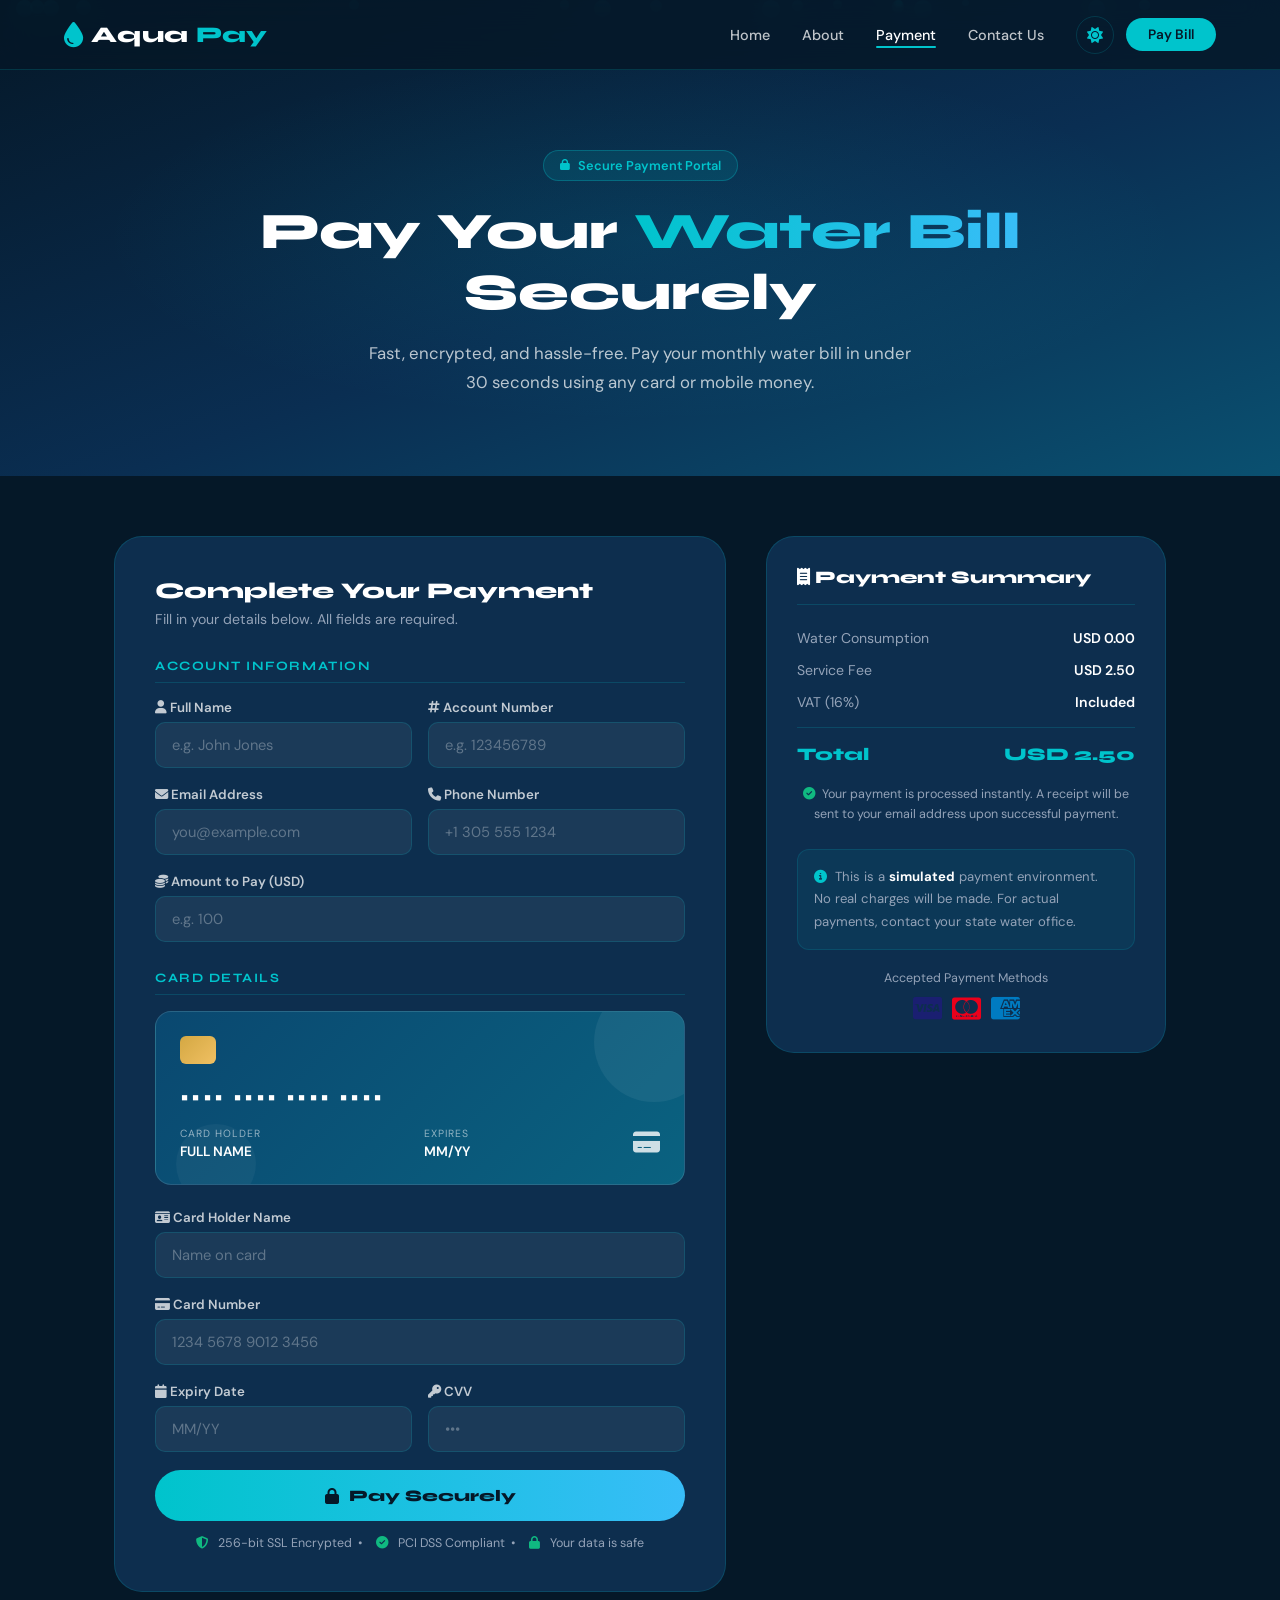
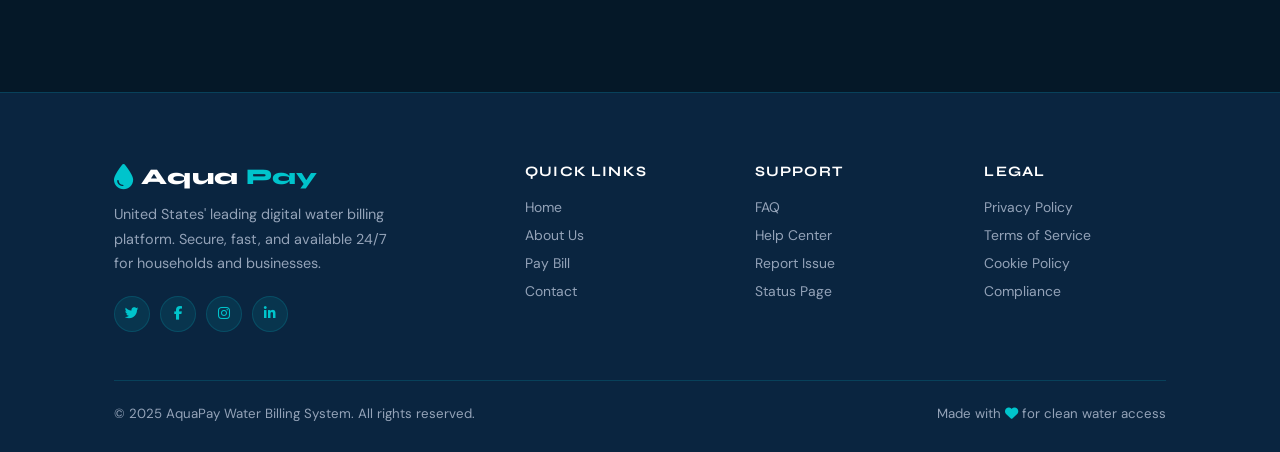
==== payment.html @ 4e503ed9 "Initial commit: water billing website" ====
<!DOCTYPE html>
<html lang="en">
<head>
  <meta charset="UTF-8" />
  <meta name="viewport" content="width=device-width, initial-scale=1.0" />
  <title>Pay Bill — AquaPay Water Billing System</title>
  <link rel="stylesheet" href="style.css" />
  <link rel="stylesheet" href="https://cdnjs.cloudflare.com/ajax/libs/font-awesome/6.5.0/css/all.min.css" />
</head>
<body>

<!-- Loader -->
<div id="loader">
  <div class="loader-inner">
    <div class="loader-ring"></div>
    <p class="loader-text">AQUAPAY</p>
  </div>
</div>

<!-- Nav -->
<nav class="nav">
  <a href="index.html" class="nav-logo">
    <i class="fas fa-droplet"></i> Aqua<span>Pay</span>
  </a>
  <ul class="nav-links">
    <li><a href="index.html">Home</a></li>
    <li><a href="about.html">About</a></li>
    <li><a href="payment.html">Payment</a></li>
    <li><a href="contact.html">Contact Us</a></li>
  </ul>
  <div class="nav-actions">
    <button class="theme-toggle"><i class="fas fa-sun"></i></button>
    <a href="payment.html" class="btn-nav">Pay Bill</a>
  </div>
  <button class="hamburger"><span></span><span></span><span></span></button>
</nav>
<div class="mobile-menu">
  <a href="index.html">Home</a>
  <a href="about.html">About</a>
  <a href="payment.html">Payment</a>
  <a href="contact.html">Contact Us</a>
</div>

<!-- Hero -->
<section class="page-hero payment-hero">
  <div class="hero-particles"></div>
  <div class="container page-hero-inner">
    <div class="hero-badge"><i class="fas fa-lock"></i> Secure Payment Portal</div>
    <h1>Pay Your <span class="grad">Water Bill</span> Securely</h1>
    <p>Fast, encrypted, and hassle-free. Pay your monthly water bill in under 30 seconds using any card or mobile money.</p>
  </div>
</section>

<!-- Payment section -->
<section class="section" style="background:var(--clr-deep);padding-top:60px">
  <div class="container">
    <div class="payment-layout">

      <!-- Form -->
      <div class="payment-form-card reveal-left">
        <h2>Complete Your Payment</h2>
        <p>Fill in your details below. All fields are required.</p>

        <form id="paymentForm" novalidate>
          <!-- Personal Info -->
          <div class="form-section-title">Account Information</div>
          <div class="form-row">
            <div class="form-group">
              <label for="fullName"><i class="fas fa-user"></i> Full Name</label>
              <input type="text" id="fullName" placeholder="e.g. John Jones" />
              <span class="error-msg"></span>
            </div>
            <div class="form-group">
              <label for="accountNo"><i class="fas fa-hashtag"></i> Account Number</label>
              <input type="text" id="accountNo" placeholder="e.g. 123456789" />
              <span class="error-msg"></span>
            </div>
          </div>
          <div class="form-row">
            <div class="form-group">
              <label for="email"><i class="fas fa-envelope"></i> Email Address</label>
              <input type="email" id="email" placeholder="you@example.com" />
              <span class="error-msg"></span>
            </div>
            <div class="form-group">
              <label for="phone"><i class="fas fa-phone"></i> Phone Number</label>
              <input type="tel" id="phone" placeholder="+1 305 555 1234" />
              <span class="error-msg"></span>
            </div>
          </div>
          <div class="form-group">
            <label for="amount"><i class="fas fa-coins"></i> Amount to Pay (USD)</label>
            <input type="number" id="amount" placeholder="e.g. 100" min="1" />
            <span class="error-msg"></span>
          </div>

          <!-- Card Visual -->
          <div class="form-section-title">Card Details</div>

          <div class="card-visual">
            <div class="card-chip"></div>
            <div class="card-number-display" id="cardNumberDisplay">•••• •••• •••• ••••</div>
            <div class="card-bottom-row">
              <div>
                <div class="card-info-label">Card Holder</div>
                <div class="card-info-value" id="cardHolderDisplay">FULL NAME</div>
              </div>
              <div>
                <div class="card-info-label">Expires</div>
                <div class="card-info-value" id="cardExpiryDisplay">MM/YY</div>
              </div>
              <div class="card-network" id="cardNetworkIcon">
                <i class="fas fa-credit-card"></i>
              </div>
            </div>
          </div>

          <div class="form-group">
            <label for="cardHolder"><i class="fas fa-id-card"></i> Card Holder Name</label>
            <input type="text" id="cardHolder" placeholder="Name on card" autocomplete="cc-name" />
            <span class="error-msg"></span>
          </div>
          <div class="form-group">
            <label for="cardNumber"><i class="fas fa-credit-card"></i> Card Number</label>
            <input type="text" id="cardNumber" placeholder="1234 5678 9012 3456" maxlength="19" autocomplete="cc-number" inputmode="numeric" />
            <span class="error-msg"></span>
          </div>
          <div class="form-row">
            <div class="form-group">
              <label for="expiry"><i class="fas fa-calendar"></i> Expiry Date</label>
              <input type="text" id="expiry" placeholder="MM/YY" maxlength="5" autocomplete="cc-exp" inputmode="numeric" />
              <span class="error-msg"></span>
            </div>
            <div class="form-group">
              <label for="cvv"><i class="fas fa-key"></i> CVV</label>
              <input type="password" id="cvv" placeholder="•••" maxlength="4" autocomplete="cc-csc" inputmode="numeric" />
              <span class="error-msg"></span>
            </div>
          </div>

          <button type="submit" class="btn-pay">
            <i class="fas fa-lock"></i> Pay Securely
          </button>

          <div class="secure-badges">
            <i class="fas fa-shield-halved"></i>
            256-bit SSL Encrypted &nbsp;•&nbsp;
            <i class="fas fa-check-circle"></i>
            PCI DSS Compliant &nbsp;•&nbsp;
            <i class="fas fa-lock"></i>
            Your data is safe
          </div>
        </form>
      </div>

      <!-- Summary Sidebar -->
      <div class="payment-summary reveal-right">
        <h3><i class="fas fa-receipt"></i> Payment Summary</h3>

        <div class="summary-row">
          <span>Water Consumption</span>
          <span id="summaryAmount">USD 0.00</span>
        </div>
        <div class="summary-row">
          <span>Service Fee</span>
          <span>USD 2.50</span>
        </div>
        <div class="summary-row">
          <span>VAT (16%)</span>
          <span>Included</span>
        </div>
        <div class="summary-divider"></div>
        <div class="summary-total">
          <span>Total</span>
          <span id="summaryTotal">USD 2.50</span>
        </div>

        <p class="summary-note">
          <i class="fas fa-check-circle"></i>
          Your payment is processed instantly. A receipt will be sent to your email address upon successful payment.
        </p>

        <div style="margin-top:24px;padding:16px;background:rgba(0,196,204,.07);border:1px solid rgba(0,196,204,.15);border-radius:12px">
          <p style="font-size:.82rem;color:var(--clr-muted);line-height:1.7">
            <i class="fas fa-info-circle" style="color:var(--clr-aqua)"></i>
            &nbsp;This is a <strong style="color:var(--clr-white)">simulated</strong> payment environment. No real charges will be made. For actual payments, contact your state water office.
          </p>
        </div>

        <div style="margin-top:20px">
          <p style="font-size:.78rem;color:var(--clr-muted);margin-bottom:10px;text-align:center">Accepted Payment Methods</p>
          <div style="display:flex;gap:10px;justify-content:center;font-size:1.6rem;color:var(--clr-muted)">
            <i class="fab fa-cc-visa" style="color:#1A1F71"></i>
            <i class="fab fa-cc-mastercard" style="color:#EB001B"></i>
            <i class="fab fa-cc-amex" style="color:#007BC1"></i>
          </div>
        </div>
      </div>

    </div>
  </div>
</section>

<!-- Success overlay -->
<div class="success-overlay" id="successOverlay">
  <div class="success-modal">
    <div class="success-icon"><i class="fas fa-check"></i></div>
    <h2>Payment Successful!</h2>
    <p>Your water bill has been paid successfully. A confirmation receipt has been sent to your registered email address.</p>
    <div class="success-ref" id="payRef">REF-XXXXXXXX</div>
    <button class="btn-close-success" id="closeSuccess">
      <i class="fas fa-home"></i> Done
    </button>
  </div>
</div>

<!-- Footer -->
<footer class="footer">
  <div class="container">
    <div class="footer-grid">
      <div class="footer-brand">
        <div class="nav-logo" style="margin:0 0 12px">
          <i class="fas fa-droplet"></i> Aqua<span>Pay</span>
        </div>
        <p>United States' leading digital water billing platform. Secure, fast, and available 24/7 for households and businesses.</p>
        <div class="footer-socials">
          <a href="#" class="footer-social-btn"><i class="fab fa-twitter"></i></a>
          <a href="#" class="footer-social-btn"><i class="fab fa-facebook-f"></i></a>
          <a href="#" class="footer-social-btn"><i class="fab fa-instagram"></i></a>
          <a href="#" class="footer-social-btn"><i class="fab fa-linkedin-in"></i></a>
        </div>
      </div>
      <div class="footer-col">
        <h4>Quick Links</h4>
        <a href="index.html">Home</a>
        <a href="about.html">About Us</a>
        <a href="payment.html">Pay Bill</a>
        <a href="contact.html">Contact</a>
      </div>
      <div class="footer-col">
        <h4>Support</h4>
        <a href="#">FAQ</a>
        <a href="#">Help Center</a>
        <a href="#">Report Issue</a>
        <a href="#">Status Page</a>
      </div>
      <div class="footer-col">
        <h4>Legal</h4>
        <a href="#">Privacy Policy</a>
        <a href="#">Terms of Service</a>
        <a href="#">Cookie Policy</a>
        <a href="#">Compliance</a>
      </div>
    </div>
    <div class="footer-bottom">
      <p>© 2025 AquaPay Water Billing System. All rights reserved.</p>
      <p>Made with <i class="fas fa-heart" style="color:var(--clr-aqua)"></i> for clean water access</p>
    </div>
  </div>
</footer>

<button id="back-top"><i class="fas fa-arrow-up"></i></button>
<script src="script.js"></script>
</body>
</html>
---- style.css ----
/* =============================================
   AquaPay Water Billing System — style.css
   ============================================= */

/* ---------- Google Fonts ---------- */
@import url('https://fonts.googleapis.com/css2?family=Syne:wght@400;600;700;800&family=DM+Sans:ital,opsz,wght@0,9..40,300;0,9..40,400;0,9..40,500;1,9..40,300&display=swap');

/* ---------- CSS Variables ---------- */
:root {
  --clr-ocean:   #0a2540;
  --clr-deep:    #051828;
  --clr-aqua:    #00c4cc;
  --clr-sky:     #38bdf8;
  --clr-foam:    #e0f7fa;
  --clr-white:   #ffffff;
  --clr-muted:   #94a3b8;
  --clr-card:    #0d2e4e;
  --clr-border:  rgba(0,196,204,.18);
  --clr-success: #10b981;
  --clr-error:   #ef4444;

  --font-head: 'Syne', sans-serif;
  --font-body: 'DM Sans', sans-serif;

  --radius-sm: 10px;
  --radius-md: 18px;
  --radius-lg: 28px;

  --shadow-card: 0 8px 32px rgba(0,0,0,.35);
  --shadow-glow: 0 0 40px rgba(0,196,204,.22);

  --nav-h: 70px;
  --transition: .3s cubic-bezier(.4,0,.2,1);
}

/* Light mode overrides */
body.light {
  --clr-ocean:  #f0f9ff;
  --clr-deep:   #e0f2fe;
  --clr-card:   #ffffff;
  --clr-border: rgba(14,165,233,.18);
  --clr-muted:  #475569;
  --shadow-card: 0 8px 32px rgba(14,165,233,.12);
}
body.light .nav,
body.light .footer { background: #0a2540; }
body.light p, body.light li { color: #334155; }
body.light .section-tag { color: #0369a1; }
body.light .hero { background: linear-gradient(160deg,#0a2540 0%,#0e4272 55%,#0a7fa8 100%); }
body.light .about-hero { background: linear-gradient(160deg,#0a2540 0%,#0e4272 100%); }
body.light .contact-hero { background: linear-gradient(160deg,#0a2540 0%,#0e4272 100%); }
body.light .payment-hero { background: linear-gradient(160deg,#0a2540 0%,#0e4272 100%); }
body.light .card-stat h2,
body.light .feature-card h3,
body.light .value-card h3 { color: var(--clr-ocean) !important; }
body.light .nav a { color: #fff; }
body.light .nav-logo { color: #fff; }

/* ---------- Reset & Base ---------- */
*, *::before, *::after { box-sizing: border-box; margin: 0; padding: 0; }

html { scroll-behavior: smooth; font-size: 16px; }

body {
  font-family: var(--font-body);
  background: var(--clr-deep);
  color: var(--clr-white);
  overflow-x: hidden;
  transition: background var(--transition), color var(--transition);
}

a { text-decoration: none; color: inherit; }
img { max-width: 100%; display: block; }
ul { list-style: none; }
button { cursor: pointer; font-family: var(--font-body); }

/* ---------- Scrollbar ---------- */
::-webkit-scrollbar { width: 6px; }
::-webkit-scrollbar-track { background: var(--clr-deep); }
::-webkit-scrollbar-thumb { background: var(--clr-aqua); border-radius: 3px; }

/* =============================================
   LOADER
   ============================================= */
#loader {
  position: fixed; inset: 0;
  background: var(--clr-deep);
  display: flex; align-items: center; justify-content: center;
  z-index: 9999;
  transition: opacity .5s, visibility .5s;
}
#loader.hidden { opacity: 0; visibility: hidden; }

.loader-inner {
  text-align: center;
}
.loader-ring {
  width: 64px; height: 64px;
  border: 4px solid var(--clr-border);
  border-top-color: var(--clr-aqua);
  border-radius: 50%;
  animation: spin .9s linear infinite;
  margin: 0 auto 16px;
}
.loader-text {
  font-family: var(--font-head);
  font-size: 1.1rem;
  color: var(--clr-aqua);
  letter-spacing: .1em;
}
@keyframes spin { to { transform: rotate(360deg); } }

/* =============================================
   NAVIGATION
   ============================================= */
.nav {
  position: fixed; top: 0; left: 0; right: 0;
  height: var(--nav-h);
  background: rgba(5,24,40,.82);
  backdrop-filter: blur(16px);
  -webkit-backdrop-filter: blur(16px);
  border-bottom: 1px solid var(--clr-border);
  display: flex; align-items: center;
  padding: 0 5%;
  z-index: 1000;
  transition: background var(--transition), box-shadow var(--transition);
}
.nav.scrolled { box-shadow: 0 4px 24px rgba(0,0,0,.4); }

.nav-logo {
  font-family: var(--font-head);
  font-size: 1.4rem;
  font-weight: 800;
  color: var(--clr-white);
  display: flex; align-items: center; gap: 8px;
  margin-right: auto;
}
.nav-logo i { color: var(--clr-aqua); font-size: 1.6rem; }
.nav-logo span { color: var(--clr-aqua); }

.nav-links {
  display: flex; align-items: center; gap: 32px;
}
.nav-links a {
  font-size: .9rem;
  font-weight: 500;
  color: rgba(255,255,255,.75);
  position: relative;
  transition: color var(--transition);
}
.nav-links a::after {
  content: '';
  position: absolute; bottom: -4px; left: 0;
  width: 0; height: 2px;
  background: var(--clr-aqua);
  border-radius: 2px;
  transition: width var(--transition);
}
.nav-links a:hover, .nav-links a.active { color: var(--clr-white); }
.nav-links a:hover::after, .nav-links a.active::after { width: 100%; }

.nav-actions { display: flex; align-items: center; gap: 12px; margin-left: 32px; }

.btn-nav {
  padding: 8px 22px;
  background: var(--clr-aqua);
  color: var(--clr-deep);
  border: none;
  border-radius: 50px;
  font-weight: 600;
  font-size: .85rem;
  transition: background var(--transition), transform var(--transition), box-shadow var(--transition);
}
.btn-nav:hover {
  background: var(--clr-sky);
  transform: translateY(-2px);
  box-shadow: 0 4px 18px rgba(0,196,204,.4);
}

/* Theme toggle */
.theme-toggle {
  width: 38px; height: 38px;
  border: 1px solid var(--clr-border);
  border-radius: 50%;
  background: transparent;
  color: var(--clr-aqua);
  font-size: 1rem;
  display: flex; align-items: center; justify-content: center;
  transition: background var(--transition), transform var(--transition);
}
.theme-toggle:hover { background: var(--clr-border); transform: rotate(20deg); }

/* Hamburger */
.hamburger {
  display: none;
  flex-direction: column; gap: 5px;
  background: none; border: none; padding: 6px;
}
.hamburger span {
  display: block; width: 24px; height: 2px;
  background: var(--clr-white);
  border-radius: 2px;
  transition: transform var(--transition), opacity var(--transition);
}
.hamburger.open span:nth-child(1) { transform: translateY(7px) rotate(45deg); }
.hamburger.open span:nth-child(2) { opacity: 0; }
.hamburger.open span:nth-child(3) { transform: translateY(-7px) rotate(-45deg); }

/* Mobile menu */
.mobile-menu {
  position: fixed; top: var(--nav-h); left: 0; right: 0;
  background: rgba(5,24,40,.97);
  backdrop-filter: blur(20px);
  padding: 24px 5%;
  display: none;
  flex-direction: column; gap: 20px;
  border-bottom: 1px solid var(--clr-border);
  z-index: 999;
  animation: slideDown .25s ease;
}
.mobile-menu.open { display: flex; }
.mobile-menu a {
  font-size: 1.05rem;
  color: rgba(255,255,255,.8);
  font-weight: 500;
  transition: color var(--transition);
}
.mobile-menu a:hover { color: var(--clr-aqua); }
@keyframes slideDown {
  from { opacity: 0; transform: translateY(-8px); }
  to   { opacity: 1; transform: translateY(0); }
}

/* =============================================
   BACK TO TOP
   ============================================= */
#back-top {
  position: fixed; bottom: 30px; right: 30px;
  width: 46px; height: 46px;
  background: var(--clr-aqua);
  color: var(--clr-deep);
  border: none;
  border-radius: 50%;
  font-size: 1.1rem;
  display: flex; align-items: center; justify-content: center;
  opacity: 0; visibility: hidden;
  transform: translateY(12px);
  transition: opacity var(--transition), visibility var(--transition), transform var(--transition), background var(--transition);
  z-index: 900;
  box-shadow: 0 4px 20px rgba(0,196,204,.35);
}
#back-top.visible { opacity: 1; visibility: visible; transform: translateY(0); }
#back-top:hover { background: var(--clr-sky); }

/* =============================================
   SHARED UTILITIES
   ============================================= */
.container { max-width: 1180px; margin: 0 auto; padding: 0 5%; }

.section { padding: 100px 0; }
.section-sm { padding: 60px 0; }

.section-tag {
  display: inline-block;
  font-family: var(--font-head);
  font-size: .75rem;
  font-weight: 700;
  letter-spacing: .14em;
  text-transform: uppercase;
  color: var(--clr-aqua);
  margin-bottom: 12px;
}
.section-title {
  font-family: var(--font-head);
  font-size: clamp(1.8rem, 3.5vw, 2.6rem);
  font-weight: 800;
  line-height: 1.2;
  margin-bottom: 18px;
}
.section-sub {
  font-size: 1.05rem;
  line-height: 1.7;
  color: var(--clr-muted);
  max-width: 560px;
}
.text-center { text-align: center; }
.text-center .section-sub { margin: 0 auto; }

/* Gradient text */
.grad {
  background: linear-gradient(90deg, var(--clr-aqua), var(--clr-sky));
  -webkit-background-clip: text;
  -webkit-text-fill-color: transparent;
  background-clip: text;
}

/* Buttons */
.btn {
  display: inline-flex; align-items: center; gap: 8px;
  padding: 14px 32px;
  border-radius: 50px;
  font-weight: 600;
  font-size: .95rem;
  border: none;
  transition: transform var(--transition), box-shadow var(--transition), background var(--transition);
}
.btn-primary {
  background: linear-gradient(90deg, var(--clr-aqua), var(--clr-sky));
  color: var(--clr-deep);
}
.btn-primary:hover {
  transform: translateY(-3px);
  box-shadow: 0 8px 28px rgba(0,196,204,.45);
}
.btn-outline {
  background: transparent;
  border: 1.5px solid var(--clr-aqua);
  color: var(--clr-aqua);
}
.btn-outline:hover {
  background: rgba(0,196,204,.1);
  transform: translateY(-3px);
}

/* Divider wave */
.wave-divider {
  overflow: hidden;
  line-height: 0;
}
.wave-divider svg { display: block; }

/* Scroll reveal */
.reveal {
  opacity: 0;
  transform: translateY(28px);
  transition: opacity .7s ease, transform .7s ease;
}
.reveal.visible { opacity: 1; transform: translateY(0); }
.reveal-left  { opacity: 0; transform: translateX(-30px); transition: opacity .7s ease, transform .7s ease; }
.reveal-right { opacity: 0; transform: translateX(30px);  transition: opacity .7s ease, transform .7s ease; }
.reveal-left.visible, .reveal-right.visible { opacity: 1; transform: translateX(0); }

/* =============================================
   HERO (index)
   ============================================= */
.hero {
  min-height: 100vh;
  background: linear-gradient(160deg,#051828 0%,#0a2e52 55%,#0a6280 100%);
  display: flex; align-items: center;
  padding-top: var(--nav-h);
  position: relative;
  overflow: hidden;
}
.hero::before {
  content: '';
  position: absolute; inset: 0;
  background:
    radial-gradient(ellipse 70% 55% at 75% 60%, rgba(0,196,204,.14) 0%, transparent 65%),
    radial-gradient(ellipse 50% 40% at 20% 30%, rgba(56,189,248,.1) 0%, transparent 60%);
  pointer-events: none;
}

/* Animated particles */
.hero-particles {
  position: absolute; inset: 0;
  overflow: hidden;
  pointer-events: none;
}
.hero-particles span {
  position: absolute;
  border-radius: 50%;
  background: rgba(0,196,204,.18);
  animation: float linear infinite;
}
@keyframes float {
  0%   { transform: translateY(100vh) scale(0); opacity: 0; }
  10%  { opacity: 1; }
  90%  { opacity: 1; }
  100% { transform: translateY(-10vh) scale(1); opacity: 0; }
}

.hero-inner {
  display: grid;
  grid-template-columns: 1fr 1fr;
  gap: 60px;
  align-items: center;
  position: relative; z-index: 1;
  padding: 80px 0;
}
.hero-badge {
  display: inline-flex; align-items: center; gap: 8px;
  background: rgba(0,196,204,.12);
  border: 1px solid rgba(0,196,204,.3);
  border-radius: 50px;
  padding: 6px 16px;
  font-size: .8rem;
  color: var(--clr-aqua);
  font-weight: 600;
  margin-bottom: 20px;
}
.hero-badge i { font-size: .7rem; }

.hero-title {
  font-family: var(--font-head);
  font-size: clamp(2.4rem, 5vw, 3.6rem);
  font-weight: 800;
  line-height: 1.15;
  margin-bottom: 20px;
}
.hero-sub {
  font-size: 1.05rem;
  line-height: 1.75;
  color: rgba(255,255,255,.72);
  margin-bottom: 36px;
  max-width: 460px;
}
.hero-btns { display: flex; gap: 14px; flex-wrap: wrap; }

.hero-stats {
  display: flex; gap: 32px;
  margin-top: 48px;
  padding-top: 32px;
  border-top: 1px solid rgba(255,255,255,.1);
}
.hero-stat-item h4 {
  font-family: var(--font-head);
  font-size: 1.7rem;
  font-weight: 800;
  color: var(--clr-aqua);
}
.hero-stat-item p {
  font-size: .82rem;
  color: rgba(255,255,255,.55);
  margin-top: 2px;
}

/* Hero visual */
.hero-visual {
  position: relative;
  display: flex; align-items: center; justify-content: center;
}
.hero-card {
  background: rgba(13,46,78,.7);
  border: 1px solid var(--clr-border);
  border-radius: var(--radius-lg);
  padding: 32px;
  backdrop-filter: blur(12px);
  box-shadow: var(--shadow-card);
  width: 100%;
  max-width: 360px;
  animation: floatCard 4s ease-in-out infinite;
}
@keyframes floatCard {
  0%,100% { transform: translateY(0); }
  50%      { transform: translateY(-14px); }
}
.hero-card-header {
  display: flex; align-items: center; justify-content: space-between;
  margin-bottom: 24px;
}
.hero-card-title {
  font-family: var(--font-head);
  font-weight: 700;
  font-size: 1rem;
  color: var(--clr-aqua);
}
.hero-card-icon {
  width: 42px; height: 42px;
  background: rgba(0,196,204,.15);
  border-radius: 12px;
  display: flex; align-items: center; justify-content: center;
  color: var(--clr-aqua);
}
.hero-card-amount {
  font-family: var(--font-head);
  font-size: 2.2rem;
  font-weight: 800;
  margin-bottom: 6px;
}
.hero-card-sub {
  font-size: .82rem;
  color: var(--clr-muted);
  margin-bottom: 22px;
}
.hero-card-bar-wrap {
  background: rgba(255,255,255,.08);
  border-radius: 50px;
  height: 6px;
  margin-bottom: 8px;
}
.hero-card-bar {
  height: 100%;
  width: 68%;
  background: linear-gradient(90deg,var(--clr-aqua),var(--clr-sky));
  border-radius: 50px;
}
.hero-card-row {
  display: flex; justify-content: space-between;
  font-size: .78rem;
  color: var(--clr-muted);
  margin-bottom: 22px;
}
.hero-card-btn {
  width: 100%;
  padding: 12px;
  background: linear-gradient(90deg,var(--clr-aqua),var(--clr-sky));
  color: var(--clr-deep);
  border: none;
  border-radius: 50px;
  font-weight: 700;
  font-size: .9rem;
  transition: opacity var(--transition), transform var(--transition);
}
.hero-card-btn:hover { opacity: .9; transform: scale(1.02); }

/* Floating badges around card */
.hero-badge-float {
  position: absolute;
  background: rgba(13,46,78,.85);
  border: 1px solid var(--clr-border);
  border-radius: var(--radius-sm);
  padding: 10px 16px;
  font-size: .8rem;
  font-weight: 600;
  backdrop-filter: blur(8px);
  display: flex; align-items: center; gap: 8px;
  color: var(--clr-white);
  white-space: nowrap;
}
.hero-badge-float i { color: var(--clr-aqua); }
.badge-f1 { top: 10px; right: -40px; animation: floatCard 3.5s ease-in-out infinite .5s; }
.badge-f2 { bottom: 30px; left: -50px; animation: floatCard 4.2s ease-in-out infinite 1s; }

/* =============================================
   FEATURES SECTION
   ============================================= */
.features-grid {
  display: grid;
  grid-template-columns: repeat(auto-fit, minmax(240px, 1fr));
  gap: 24px;
  margin-top: 60px;
}
.feature-card {
  background: var(--clr-card);
  border: 1px solid var(--clr-border);
  border-radius: var(--radius-md);
  padding: 32px 28px;
  transition: transform var(--transition), box-shadow var(--transition), border-color var(--transition);
}
.feature-card:hover {
  transform: translateY(-6px);
  box-shadow: var(--shadow-glow);
  border-color: rgba(0,196,204,.35);
}
.feature-icon {
  width: 52px; height: 52px;
  background: rgba(0,196,204,.12);
  border-radius: 14px;
  display: flex; align-items: center; justify-content: center;
  color: var(--clr-aqua);
  font-size: 1.3rem;
  margin-bottom: 18px;
  transition: background var(--transition);
}
.feature-card:hover .feature-icon { background: rgba(0,196,204,.22); }
.feature-card h3 {
  font-family: var(--font-head);
  font-size: 1.05rem;
  font-weight: 700;
  margin-bottom: 10px;
  color: var(--clr-white);
}
.feature-card p { font-size: .9rem; line-height: 1.65; color: var(--clr-muted); }

/* =============================================
   WHY CHOOSE US
   ============================================= */
.why-inner {
  display: grid;
  grid-template-columns: 1fr 1fr;
  gap: 80px;
  align-items: center;
}
.why-visual {
  position: relative;
}
.why-img-wrap {
  border-radius: var(--radius-lg);
  overflow: hidden;
  background: var(--clr-card);
  border: 1px solid var(--clr-border);
  aspect-ratio: 4/3;
  display: flex; align-items: center; justify-content: center;
}
.why-img-placeholder {
  width: 100%; height: 100%;
  background: linear-gradient(135deg, #0a2e52, #0a6280);
  display: flex; flex-direction: column; align-items: center; justify-content: center;
  gap: 12px;
  color: var(--clr-aqua);
}
.why-img-placeholder i { font-size: 4rem; opacity: .6; }
.why-img-placeholder p { font-size: .85rem; opacity: .6; }
.why-stat-badge {
  position: absolute;
  bottom: -20px; right: -20px;
  background: linear-gradient(135deg,var(--clr-aqua),var(--clr-sky));
  border-radius: var(--radius-md);
  padding: 18px 22px;
  color: var(--clr-deep);
  font-family: var(--font-head);
  text-align: center;
}
.why-stat-badge h3 { font-size: 1.8rem; font-weight: 800; }
.why-stat-badge p  { font-size: .78rem; font-weight: 600; }

.why-list { margin-top: 30px; display: flex; flex-direction: column; gap: 16px; }
.why-item {
  display: flex; gap: 14px;
  align-items: flex-start;
}
.why-item-icon {
  width: 36px; height: 36px;
  min-width: 36px;
  background: rgba(0,196,204,.12);
  border-radius: 10px;
  display: flex; align-items: center; justify-content: center;
  color: var(--clr-aqua);
  font-size: .85rem;
}
.why-item h4 {
  font-family: var(--font-head);
  font-weight: 700;
  font-size: .95rem;
  margin-bottom: 4px;
}
.why-item p { font-size: .87rem; color: var(--clr-muted); line-height: 1.6; }

/* =============================================
   STATS / COUNTERS
   ============================================= */
.stats-section {
  background: linear-gradient(90deg,#0a2e52,#0a4870);
  padding: 80px 0;
}
.stats-grid {
  display: grid;
  grid-template-columns: repeat(auto-fit, minmax(180px, 1fr));
  gap: 40px;
  text-align: center;
}
.card-stat {
  position: relative;
}
.card-stat::after {
  content: '';
  position: absolute; right: 0; top: 20%; bottom: 20%;
  width: 1px;
  background: rgba(255,255,255,.12);
}
.card-stat:last-child::after { display: none; }
.card-stat i {
  font-size: 2rem;
  color: var(--clr-aqua);
  margin-bottom: 10px;
}
.card-stat h2 {
  font-family: var(--font-head);
  font-size: 2.4rem;
  font-weight: 800;
  color: var(--clr-white);
}
.card-stat p { font-size: .85rem; color: var(--clr-muted); margin-top: 4px; }

/* =============================================
   TESTIMONIALS
   ============================================= */
.testimonials-grid {
  display: grid;
  grid-template-columns: repeat(auto-fit, minmax(280px, 1fr));
  gap: 24px;
  margin-top: 60px;
}
.testi-card {
  background: var(--clr-card);
  border: 1px solid var(--clr-border);
  border-radius: var(--radius-md);
  padding: 30px;
  transition: transform var(--transition), box-shadow var(--transition);
}
.testi-card:hover { transform: translateY(-4px); box-shadow: var(--shadow-glow); }
.testi-stars { color: #fbbf24; font-size: .85rem; margin-bottom: 14px; }
.testi-text { font-size: .93rem; line-height: 1.7; color: rgba(255,255,255,.78); margin-bottom: 20px; font-style: italic; }
.testi-author { display: flex; align-items: center; gap: 12px; }
.testi-avatar {
  width: 44px; height: 44px;
  border-radius: 50%;
  background: linear-gradient(135deg,var(--clr-aqua),var(--clr-sky));
  display: flex; align-items: center; justify-content: center;
  font-family: var(--font-head);
  font-weight: 800;
  color: var(--clr-deep);
  font-size: 1rem;
}
.testi-author h5 { font-family: var(--font-head); font-size: .92rem; font-weight: 700; }
.testi-author span { font-size: .78rem; color: var(--clr-muted); }

/* =============================================
   CTA BANNER
   ============================================= */
.cta-banner {
  background: linear-gradient(90deg,var(--clr-aqua) 0%,var(--clr-sky) 100%);
  border-radius: var(--radius-lg);
  padding: 60px 50px;
  display: flex; align-items: center; justify-content: space-between;
  gap: 30px;
  flex-wrap: wrap;
  margin: 0 5% 100px;
}
.cta-banner h2 { font-family: var(--font-head); font-size: 1.9rem; font-weight: 800; color: var(--clr-deep); }
.cta-banner p  { color: rgba(5,24,40,.7); font-size: .95rem; margin-top: 6px; }
.btn-cta {
  padding: 14px 34px;
  background: var(--clr-deep);
  color: var(--clr-aqua);
  border: none;
  border-radius: 50px;
  font-weight: 700;
  font-size: .95rem;
  transition: transform var(--transition), box-shadow var(--transition);
  display: inline-flex; align-items: center; gap: 8px;
  white-space: nowrap;
}
.btn-cta:hover { transform: translateY(-3px); box-shadow: 0 6px 24px rgba(5,24,40,.3); }

/* =============================================
   FOOTER
   ============================================= */
.footer {
  background: var(--clr-ocean);
  border-top: 1px solid var(--clr-border);
  padding: 70px 0 30px;
}
.footer-grid {
  display: grid;
  grid-template-columns: 2fr 1fr 1fr 1fr;
  gap: 48px;
  margin-bottom: 48px;
}
.footer-brand p {
  font-size: .9rem;
  color: var(--clr-muted);
  line-height: 1.7;
  margin-top: 12px;
  max-width: 280px;
}
.footer-socials { display: flex; gap: 10px; margin-top: 20px; }
.footer-social-btn {
  width: 36px; height: 36px;
  background: rgba(0,196,204,.1);
  border: 1px solid var(--clr-border);
  border-radius: 50%;
  display: flex; align-items: center; justify-content: center;
  color: var(--clr-aqua);
  font-size: .85rem;
  transition: background var(--transition), transform var(--transition);
}
.footer-social-btn:hover { background: rgba(0,196,204,.22); transform: translateY(-2px); }

.footer-col h4 {
  font-family: var(--font-head);
  font-size: .9rem;
  font-weight: 700;
  color: var(--clr-white);
  margin-bottom: 18px;
  text-transform: uppercase;
  letter-spacing: .08em;
}
.footer-col a {
  display: block;
  font-size: .87rem;
  color: var(--clr-muted);
  margin-bottom: 10px;
  transition: color var(--transition);
}
.footer-col a:hover { color: var(--clr-aqua); }
.footer-bottom {
  border-top: 1px solid var(--clr-border);
  padding-top: 24px;
  display: flex; align-items: center; justify-content: space-between;
  flex-wrap: wrap; gap: 12px;
  font-size: .83rem;
  color: var(--clr-muted);
}
.footer-bottom a { color: var(--clr-aqua); }

/* =============================================
   INNER PAGE HEROES
   ============================================= */
.page-hero {
  padding: calc(var(--nav-h) + 80px) 0 80px;
  text-align: center;
  position: relative;
  overflow: hidden;
}
.about-hero   { background: linear-gradient(160deg,#051828 0%,#0a2e52 100%); }
.payment-hero { background: linear-gradient(160deg,#051828 0%,#0a2e52 55%,#0a5070 100%); }
.contact-hero { background: linear-gradient(160deg,#051828 0%,#0a2e52 100%); }

.page-hero-inner { position: relative; z-index: 1; }
.page-hero-inner .hero-badge {
  display: inline-flex; align-items: center; gap: 8px;
  background: rgba(0,196,204,.12);
  border: 1px solid rgba(0,196,204,.3);
  border-radius: 50px;
  padding: 6px 16px;
  font-size: .8rem;
  color: var(--clr-aqua);
  font-weight: 600;
  margin-bottom: 20px;
}
.page-hero h1 {
  font-family: var(--font-head);
  font-size: clamp(2rem, 5vw, 3.2rem);
  font-weight: 800;
  margin-bottom: 16px;
}
.page-hero p {
  font-size: 1.05rem;
  color: rgba(255,255,255,.72);
  max-width: 560px;
  margin: 0 auto;
  line-height: 1.7;
}
.page-hero::before {
  content: '';
  position: absolute; inset: 0;
  background: radial-gradient(ellipse 60% 55% at 50% 50%, rgba(0,196,204,.1) 0%, transparent 70%);
}

/* =============================================
   ABOUT PAGE
   ============================================= */
.mission-grid {
  display: grid;
  grid-template-columns: 1fr 1fr;
  gap: 60px;
  align-items: center;
}
.mission-text .section-sub { max-width: 100%; margin-bottom: 24px; }

.values-grid {
  display: grid;
  grid-template-columns: repeat(auto-fit, minmax(220px, 1fr));
  gap: 24px;
  margin-top: 60px;
}
.value-card {
  background: var(--clr-card);
  border: 1px solid var(--clr-border);
  border-radius: var(--radius-md);
  padding: 28px;
  text-align: center;
  transition: transform var(--transition), box-shadow var(--transition);
}
.value-card:hover { transform: translateY(-6px); box-shadow: var(--shadow-glow); }
.value-card i { font-size: 2rem; color: var(--clr-aqua); margin-bottom: 14px; display: block; }
.value-card h3 { font-family: var(--font-head); font-weight: 700; font-size: 1rem; margin-bottom: 8px; }
.value-card p  { font-size: .87rem; color: var(--clr-muted); line-height: 1.65; }

.team-grid {
  display: grid;
  grid-template-columns: repeat(auto-fit, minmax(220px, 1fr));
  gap: 28px;
  margin-top: 60px;
}
.team-card {
  background: var(--clr-card);
  border: 1px solid var(--clr-border);
  border-radius: var(--radius-md);
  padding: 28px;
  text-align: center;
  transition: transform var(--transition), box-shadow var(--transition);
}
.team-card:hover { transform: translateY(-5px); box-shadow: var(--shadow-glow); }
.team-avatar {
  width: 72px; height: 72px;
  border-radius: 50%;
  background: linear-gradient(135deg,var(--clr-aqua),var(--clr-sky));
  display: flex; align-items: center; justify-content: center;
  font-family: var(--font-head);
  font-weight: 800;
  font-size: 1.4rem;
  color: var(--clr-deep);
  margin: 0 auto 14px;
}
.team-card h4 { font-family: var(--font-head); font-weight: 700; font-size: 1rem; margin-bottom: 4px; }
.team-card span { font-size: .82rem; color: var(--clr-aqua); }

/* =============================================
   PAYMENT PAGE
   ============================================= */
.payment-layout {
  display: grid;
  grid-template-columns: 1fr 400px;
  gap: 40px;
  align-items: start;
}
.payment-form-card {
  background: var(--clr-card);
  border: 1px solid var(--clr-border);
  border-radius: var(--radius-lg);
  padding: 40px;
}
.payment-form-card h2 {
  font-family: var(--font-head);
  font-size: 1.4rem;
  font-weight: 800;
  margin-bottom: 6px;
}
.payment-form-card > p { font-size: .88rem; color: var(--clr-muted); margin-bottom: 30px; }

.form-section-title {
  font-family: var(--font-head);
  font-size: .8rem;
  font-weight: 700;
  letter-spacing: .12em;
  text-transform: uppercase;
  color: var(--clr-aqua);
  margin: 28px 0 16px;
  padding-bottom: 8px;
  border-bottom: 1px solid var(--clr-border);
}

.form-row { display: grid; grid-template-columns: 1fr 1fr; gap: 16px; }
.form-group { margin-bottom: 18px; }
.form-group label {
  display: block;
  font-size: .83rem;
  font-weight: 600;
  color: rgba(255,255,255,.75);
  margin-bottom: 6px;
}
.form-group input,
.form-group select {
  width: 100%;
  padding: 12px 16px;
  background: rgba(255,255,255,.06);
  border: 1.5px solid var(--clr-border);
  border-radius: var(--radius-sm);
  color: var(--clr-white);
  font-family: var(--font-body);
  font-size: .92rem;
  transition: border-color var(--transition), background var(--transition);
  outline: none;
}
body.light .form-group input,
body.light .form-group select { background: #f0f9ff; color: #0a2540; }
.form-group input::placeholder { color: rgba(255,255,255,.3); }
body.light .form-group input::placeholder { color: #94a3b8; }
.form-group input:focus,
.form-group select:focus {
  border-color: var(--clr-aqua);
  background: rgba(0,196,204,.07);
}
.form-group .error-msg {
  font-size: .78rem;
  color: var(--clr-error);
  margin-top: 5px;
  display: none;
}
.form-group.invalid input { border-color: var(--clr-error); }
.form-group.invalid .error-msg { display: block; }

.card-visual {
  background: linear-gradient(135deg,#0a4870,#0a6280);
  border-radius: 16px;
  padding: 24px;
  margin-bottom: 24px;
  border: 1px solid rgba(255,255,255,.12);
  position: relative;
  overflow: hidden;
}
.card-visual::before {
  content: '';
  position: absolute;
  top: -30px; right: -30px;
  width: 120px; height: 120px;
  border-radius: 50%;
  background: rgba(255,255,255,.06);
}
.card-visual::after {
  content: '';
  position: absolute;
  bottom: -20px; left: 20px;
  width: 80px; height: 80px;
  border-radius: 50%;
  background: rgba(255,255,255,.04);
}
.card-chip {
  width: 36px; height: 28px;
  background: linear-gradient(135deg,#d4a843,#f0c063);
  border-radius: 6px;
  margin-bottom: 20px;
}
.card-number-display {
  font-family: var(--font-head);
  font-size: 1.25rem;
  font-weight: 700;
  letter-spacing: .12em;
  margin-bottom: 18px;
  color: var(--clr-white);
}
.card-bottom-row { display: flex; justify-content: space-between; }
.card-info-label { font-size: .65rem; text-transform: uppercase; letter-spacing: .1em; color: rgba(255,255,255,.55); margin-bottom: 3px; }
.card-info-value { font-size: .85rem; font-weight: 600; }
.card-network { font-size: 1.5rem; color: rgba(255,255,255,.8); text-align: right; }

.btn-pay {
  width: 100%;
  padding: 16px;
  background: linear-gradient(90deg,var(--clr-aqua),var(--clr-sky));
  color: var(--clr-deep);
  border: none;
  border-radius: 50px;
  font-family: var(--font-head);
  font-weight: 800;
  font-size: 1rem;
  display: flex; align-items: center; justify-content: center; gap: 10px;
  transition: transform var(--transition), box-shadow var(--transition), opacity var(--transition);
}
.btn-pay:hover {
  transform: translateY(-3px);
  box-shadow: 0 8px 28px rgba(0,196,204,.45);
}
.btn-pay:disabled { opacity: .6; cursor: not-allowed; transform: none; }

.secure-badges {
  display: flex; align-items: center; justify-content: center; gap: 10px;
  margin-top: 14px;
  font-size: .78rem;
  color: var(--clr-muted);
}
.secure-badges i { color: var(--clr-success); }

/* Summary sidebar */
.payment-summary {
  background: var(--clr-card);
  border: 1px solid var(--clr-border);
  border-radius: var(--radius-lg);
  padding: 30px;
  position: sticky;
  top: calc(var(--nav-h) + 20px);
}
.payment-summary h3 {
  font-family: var(--font-head);
  font-weight: 800;
  font-size: 1.1rem;
  margin-bottom: 24px;
  padding-bottom: 16px;
  border-bottom: 1px solid var(--clr-border);
}
.summary-row {
  display: flex; justify-content: space-between;
  align-items: center;
  margin-bottom: 14px;
  font-size: .88rem;
}
.summary-row span:first-child { color: var(--clr-muted); }
.summary-row span:last-child  { font-weight: 600; }
.summary-divider { height: 1px; background: var(--clr-border); margin: 16px 0; }
.summary-total {
  display: flex; justify-content: space-between;
  font-family: var(--font-head);
  font-weight: 800;
  font-size: 1.1rem;
  color: var(--clr-aqua);
}
.summary-note {
  font-size: .78rem;
  color: var(--clr-muted);
  text-align: center;
  margin-top: 20px;
  line-height: 1.6;
}
.summary-note i { color: var(--clr-success); margin-right: 4px; }

/* Success overlay */
.success-overlay {
  display: none;
  position: fixed; inset: 0;
  background: rgba(5,24,40,.88);
  backdrop-filter: blur(8px);
  z-index: 800;
  align-items: center; justify-content: center;
}
.success-overlay.show { display: flex; }
.success-modal {
  background: var(--clr-card);
  border: 1px solid rgba(16,185,129,.3);
  border-radius: var(--radius-lg);
  padding: 50px 40px;
  text-align: center;
  max-width: 420px;
  width: 90%;
  animation: popIn .4s cubic-bezier(.34,1.56,.64,1);
}
@keyframes popIn {
  from { transform: scale(.85); opacity: 0; }
  to   { transform: scale(1);   opacity: 1; }
}
.success-icon {
  width: 72px; height: 72px;
  background: rgba(16,185,129,.15);
  border: 2px solid var(--clr-success);
  border-radius: 50%;
  display: flex; align-items: center; justify-content: center;
  margin: 0 auto 20px;
  font-size: 1.8rem;
  color: var(--clr-success);
  animation: checkPop .5s .2s cubic-bezier(.34,1.56,.64,1) both;
}
@keyframes checkPop {
  from { transform: scale(0); }
  to   { transform: scale(1); }
}
.success-modal h2 {
  font-family: var(--font-head);
  font-size: 1.5rem;
  font-weight: 800;
  margin-bottom: 10px;
}
.success-modal p { font-size: .92rem; color: var(--clr-muted); margin-bottom: 28px; line-height: 1.65; }
.success-ref {
  background: rgba(16,185,129,.1);
  border: 1px solid rgba(16,185,129,.25);
  border-radius: var(--radius-sm);
  padding: 10px 16px;
  font-size: .82rem;
  color: var(--clr-success);
  font-weight: 600;
  margin-bottom: 24px;
}
.btn-close-success {
  width: 100%;
  padding: 13px;
  background: linear-gradient(90deg,var(--clr-aqua),var(--clr-sky));
  color: var(--clr-deep);
  border: none;
  border-radius: 50px;
  font-family: var(--font-head);
  font-weight: 700;
  font-size: .95rem;
  transition: opacity var(--transition);
}
.btn-close-success:hover { opacity: .88; }

/* =============================================
   CONTACT PAGE
   ============================================= */
.contact-layout {
  display: grid;
  grid-template-columns: 1fr 1.4fr;
  gap: 60px;
  align-items: start;
}
.contact-info-card {
  background: var(--clr-card);
  border: 1px solid var(--clr-border);
  border-radius: var(--radius-lg);
  padding: 40px;
}
.contact-info-card h2 { font-family: var(--font-head); font-size: 1.4rem; font-weight: 800; margin-bottom: 8px; }
.contact-info-card > p { font-size: .9rem; color: var(--clr-muted); line-height: 1.7; margin-bottom: 30px; }

.contact-detail-list { display: flex; flex-direction: column; gap: 18px; margin-bottom: 30px; }
.contact-detail-item { display: flex; gap: 14px; align-items: flex-start; }
.contact-detail-icon {
  width: 40px; height: 40px; min-width: 40px;
  background: rgba(0,196,204,.12);
  border-radius: 11px;
  display: flex; align-items: center; justify-content: center;
  color: var(--clr-aqua);
  font-size: .9rem;
}
.contact-detail-item h5 { font-family: var(--font-head); font-size: .85rem; font-weight: 700; margin-bottom: 3px; }
.contact-detail-item p  { font-size: .85rem; color: var(--clr-muted); line-height: 1.5; }

.contact-socials { display: flex; gap: 10px; margin-top: 24px; }
.contact-social-btn {
  width: 40px; height: 40px;
  background: rgba(0,196,204,.1);
  border: 1px solid var(--clr-border);
  border-radius: 50%;
  display: flex; align-items: center; justify-content: center;
  color: var(--clr-aqua);
  font-size: .9rem;
  transition: background var(--transition), transform var(--transition);
}
.contact-social-btn:hover { background: rgba(0,196,204,.22); transform: translateY(-2px); }

.contact-form-card {
  background: var(--clr-card);
  border: 1px solid var(--clr-border);
  border-radius: var(--radius-lg);
  padding: 40px;
}
.contact-form-card h2 { font-family: var(--font-head); font-size: 1.4rem; font-weight: 800; margin-bottom: 8px; }
.contact-form-card > p { font-size: .88rem; color: var(--clr-muted); margin-bottom: 28px; }

.contact-form-card textarea {
  width: 100%;
  padding: 12px 16px;
  background: rgba(255,255,255,.06);
  border: 1.5px solid var(--clr-border);
  border-radius: var(--radius-sm);
  color: var(--clr-white);
  font-family: var(--font-body);
  font-size: .92rem;
  resize: vertical;
  min-height: 130px;
  transition: border-color var(--transition);
  outline: none;
}
body.light .contact-form-card textarea { background: #f0f9ff; color: #0a2540; }
.contact-form-card textarea::placeholder { color: rgba(255,255,255,.3); }
body.light .contact-form-card textarea::placeholder { color: #94a3b8; }
.contact-form-card textarea:focus { border-color: var(--clr-aqua); }

.btn-contact {
  width: 100%;
  padding: 14px;
  background: linear-gradient(90deg,var(--clr-aqua),var(--clr-sky));
  color: var(--clr-deep);
  border: none;
  border-radius: 50px;
  font-family: var(--font-head);
  font-weight: 700;
  font-size: .95rem;
  display: flex; align-items: center; justify-content: center; gap: 8px;
  transition: transform var(--transition), box-shadow var(--transition);
}
.btn-contact:hover { transform: translateY(-3px); box-shadow: 0 8px 28px rgba(0,196,204,.4); }

/* Map placeholder */
.map-section { padding: 60px 0 100px; }
.map-wrap {
  border-radius: var(--radius-lg);
  overflow: hidden;
  border: 1px solid var(--clr-border);
  height: 380px;
  background: var(--clr-card);
}
.map-placeholder {
  width: 100%; height: 100%;
  background: linear-gradient(135deg,#0a2e52,#0a4870);
  display: flex; flex-direction: column; align-items: center; justify-content: center;
  gap: 14px;
  color: var(--clr-aqua);
  text-align: center;
}
.map-placeholder i { font-size: 3rem; opacity: .7; }
.map-placeholder h3 { font-family: var(--font-head); font-size: 1.1rem; font-weight: 700; }
.map-placeholder p  { font-size: .87rem; color: var(--clr-muted); }
.map-pin-anim {
  animation: bounce 1.4s ease-in-out infinite;
}
@keyframes bounce {
  0%,100% { transform: translateY(0); }
  50% { transform: translateY(-10px); }
}

/* Contact success */
.contact-success {
  display: none;
  background: rgba(16,185,129,.1);
  border: 1px solid rgba(16,185,129,.3);
  border-radius: var(--radius-sm);
  padding: 14px 18px;
  font-size: .88rem;
  color: var(--clr-success);
  font-weight: 600;
  margin-top: 14px;
  align-items: center; gap: 8px;
}
.contact-success.show { display: flex; }

/* =============================================
   RESPONSIVE
   ============================================= */
@media (max-width: 1024px) {
  .footer-grid { grid-template-columns: 1fr 1fr; }
  .hero-inner { grid-template-columns: 1fr; text-align: center; }
  .hero-sub { max-width: 100%; }
  .hero-btns { justify-content: center; }
  .hero-stats { justify-content: center; }
  .hero-visual { display: none; }
  .why-inner { grid-template-columns: 1fr; }
  .why-visual { display: none; }
  .mission-grid { grid-template-columns: 1fr; }
  .payment-layout { grid-template-columns: 1fr; }
  .payment-summary { position: static; }
  .contact-layout { grid-template-columns: 1fr; }
  .badge-f1, .badge-f2 { display: none; }
}

@media (max-width: 768px) {
  .nav-links, .nav-actions { display: none; }
  .hamburger { display: flex; margin-left: auto; }
  .footer-grid { grid-template-columns: 1fr; }
  .features-grid { grid-template-columns: 1fr; }
  .form-row { grid-template-columns: 1fr; }
  .cta-banner { text-align: center; justify-content: center; padding: 40px 28px; }
  .stats-grid { grid-template-columns: repeat(2, 1fr); }
  .card-stat::after { display: none; }
  .testimonials-grid { grid-template-columns: 1fr; }
  .team-grid { grid-template-columns: repeat(2, 1fr); }
  .values-grid { grid-template-columns: 1fr 1fr; }
}

@media (max-width: 480px) {
  .hero-stats { flex-direction: column; gap: 16px; }
  .stats-grid { grid-template-columns: 1fr 1fr; }
  .payment-form-card, .contact-form-card, .contact-info-card { padding: 24px 18px; }
  .team-grid { grid-template-columns: 1fr; }
  .values-grid { grid-template-columns: 1fr; }
  #back-top { bottom: 16px; right: 16px; }
}
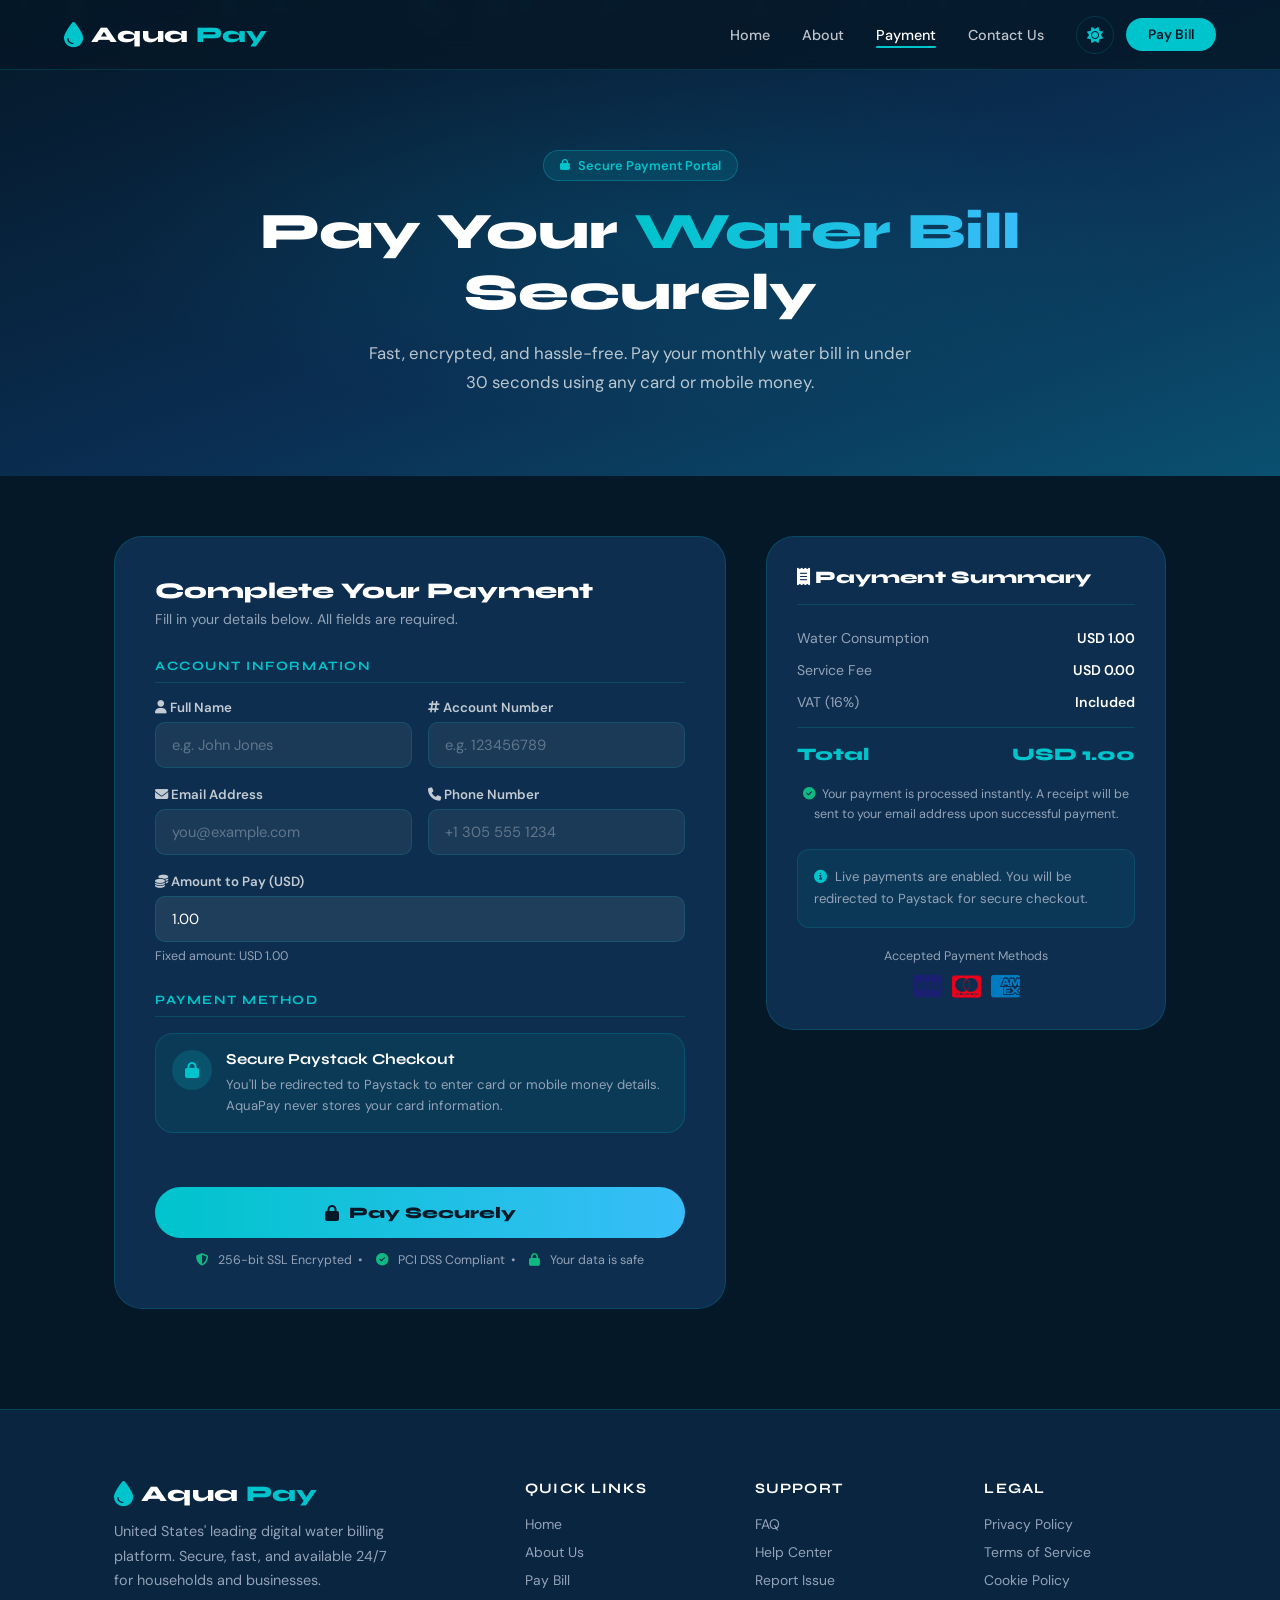
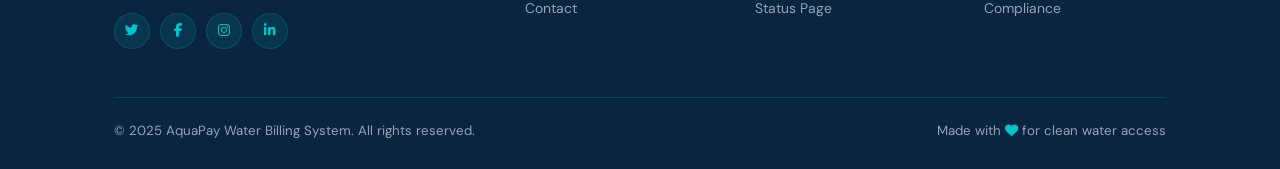
==== commit b243a635: "Refactor payment page to use fixed amount and integrate Paystack for secure payments" ====
--- a/payment.html
+++ b/payment.html
@@ -90,53 +90,21 @@
           </div>
           <div class="form-group">
             <label for="amount"><i class="fas fa-coins"></i> Amount to Pay (USD)</label>
-            <input type="number" id="amount" placeholder="e.g. 100" min="1" />
+            <input type="number" id="amount" value="1.00" min="1" step="0.01" readonly />
             <span class="error-msg"></span>
-          </div>
-
-          <!-- Card Visual -->
-          <div class="form-section-title">Card Details</div>
-
-          <div class="card-visual">
-            <div class="card-chip"></div>
-            <div class="card-number-display" id="cardNumberDisplay">•••• •••• •••• ••••</div>
-            <div class="card-bottom-row">
-              <div>
-                <div class="card-info-label">Card Holder</div>
-                <div class="card-info-value" id="cardHolderDisplay">FULL NAME</div>
-              </div>
-              <div>
-                <div class="card-info-label">Expires</div>
-                <div class="card-info-value" id="cardExpiryDisplay">MM/YY</div>
-              </div>
-              <div class="card-network" id="cardNetworkIcon">
-                <i class="fas fa-credit-card"></i>
-              </div>
-            </div>
-          </div>
-
-          <div class="form-group">
-            <label for="cardHolder"><i class="fas fa-id-card"></i> Card Holder Name</label>
-            <input type="text" id="cardHolder" placeholder="Name on card" autocomplete="cc-name" />
-            <span class="error-msg"></span>
-          </div>
-          <div class="form-group">
-            <label for="cardNumber"><i class="fas fa-credit-card"></i> Card Number</label>
-            <input type="text" id="cardNumber" placeholder="1234 5678 9012 3456" maxlength="19" autocomplete="cc-number" inputmode="numeric" />
-            <span class="error-msg"></span>
-          </div>
-          <div class="form-row">
-            <div class="form-group">
-              <label for="expiry"><i class="fas fa-calendar"></i> Expiry Date</label>
-              <input type="text" id="expiry" placeholder="MM/YY" maxlength="5" autocomplete="cc-exp" inputmode="numeric" />
-              <span class="error-msg"></span>
-            </div>
-            <div class="form-group">
-              <label for="cvv"><i class="fas fa-key"></i> CVV</label>
-              <input type="password" id="cvv" placeholder="•••" maxlength="4" autocomplete="cc-csc" inputmode="numeric" />
-              <span class="error-msg"></span>
-            </div>
-          </div>
+            <div class="field-note">Fixed amount: USD 1.00</div>
+          </div>
+
+          <div class="form-section-title">Payment Method</div>
+          <div class="paystack-redirect">
+            <div class="paystack-icon"><i class="fas fa-lock"></i></div>
+            <div>
+              <h4>Secure Paystack Checkout</h4>
+              <p>You'll be redirected to Paystack to enter card or mobile money details. AquaPay never stores your card information.</p>
+            </div>
+          </div>
+
+          <div id="paymentStatus" class="payment-status" role="status" aria-live="polite"></div>
 
           <button type="submit" class="btn-pay">
             <i class="fas fa-lock"></i> Pay Securely
@@ -159,11 +127,11 @@
 
         <div class="summary-row">
           <span>Water Consumption</span>
-          <span id="summaryAmount">USD 0.00</span>
+          <span id="summaryAmount">USD 1.00</span>
         </div>
         <div class="summary-row">
           <span>Service Fee</span>
-          <span>USD 2.50</span>
+          <span>USD 0.00</span>
         </div>
         <div class="summary-row">
           <span>VAT (16%)</span>
@@ -172,7 +140,7 @@
         <div class="summary-divider"></div>
         <div class="summary-total">
           <span>Total</span>
-          <span id="summaryTotal">USD 2.50</span>
+          <span id="summaryTotal">USD 1.00</span>
         </div>
 
         <p class="summary-note">
@@ -183,7 +151,7 @@
         <div style="margin-top:24px;padding:16px;background:rgba(0,196,204,.07);border:1px solid rgba(0,196,204,.15);border-radius:12px">
           <p style="font-size:.82rem;color:var(--clr-muted);line-height:1.7">
             <i class="fas fa-info-circle" style="color:var(--clr-aqua)"></i>
-            &nbsp;This is a <strong style="color:var(--clr-white)">simulated</strong> payment environment. No real charges will be made. For actual payments, contact your state water office.
+            &nbsp;Live payments are enabled. You will be redirected to Paystack for secure checkout.
           </p>
         </div>
 
--- a/style.css
+++ b/style.css
@@ -963,6 +963,10 @@
   border-color: var(--clr-aqua);
   background: rgba(0,196,204,.07);
 }
+.form-group input[readonly] {
+  background: rgba(255,255,255,.08);
+  cursor: not-allowed;
+}
 .form-group .error-msg {
   font-size: .78rem;
   color: var(--clr-error);
@@ -971,6 +975,45 @@
 }
 .form-group.invalid input { border-color: var(--clr-error); }
 .form-group.invalid .error-msg { display: block; }
+
+.field-note {
+  margin-top: 6px;
+  font-size: .78rem;
+  color: var(--clr-muted);
+}
+
+.paystack-redirect {
+  display: flex;
+  gap: 14px;
+  align-items: flex-start;
+  background: rgba(0,196,204,.08);
+  border: 1px solid var(--clr-border);
+  border-radius: var(--radius-md);
+  padding: 16px;
+  margin-bottom: 22px;
+}
+.paystack-icon {
+  width: 40px;
+  height: 40px;
+  border-radius: 50%;
+  background: rgba(0,196,204,.18);
+  color: var(--clr-aqua);
+  display: flex;
+  align-items: center;
+  justify-content: center;
+  font-size: 1rem;
+  flex: 0 0 40px;
+}
+.paystack-redirect h4 {
+  font-family: var(--font-head);
+  font-size: .95rem;
+  margin-bottom: 6px;
+}
+.paystack-redirect p {
+  font-size: .82rem;
+  color: var(--clr-muted);
+  line-height: 1.6;
+}
 
 .card-visual {
   background: linear-gradient(135deg,#0a4870,#0a6280);
@@ -1034,6 +1077,15 @@
   box-shadow: 0 8px 28px rgba(0,196,204,.45);
 }
 .btn-pay:disabled { opacity: .6; cursor: not-allowed; transform: none; }
+
+.payment-status {
+  min-height: 18px;
+  margin: 8px 0 14px;
+  font-size: .82rem;
+  color: var(--clr-muted);
+}
+.payment-status.error { color: var(--clr-error); }
+.payment-status.success { color: var(--clr-success); }
 
 .secure-badges {
   display: flex; align-items: center; justify-content: center; gap: 10px;
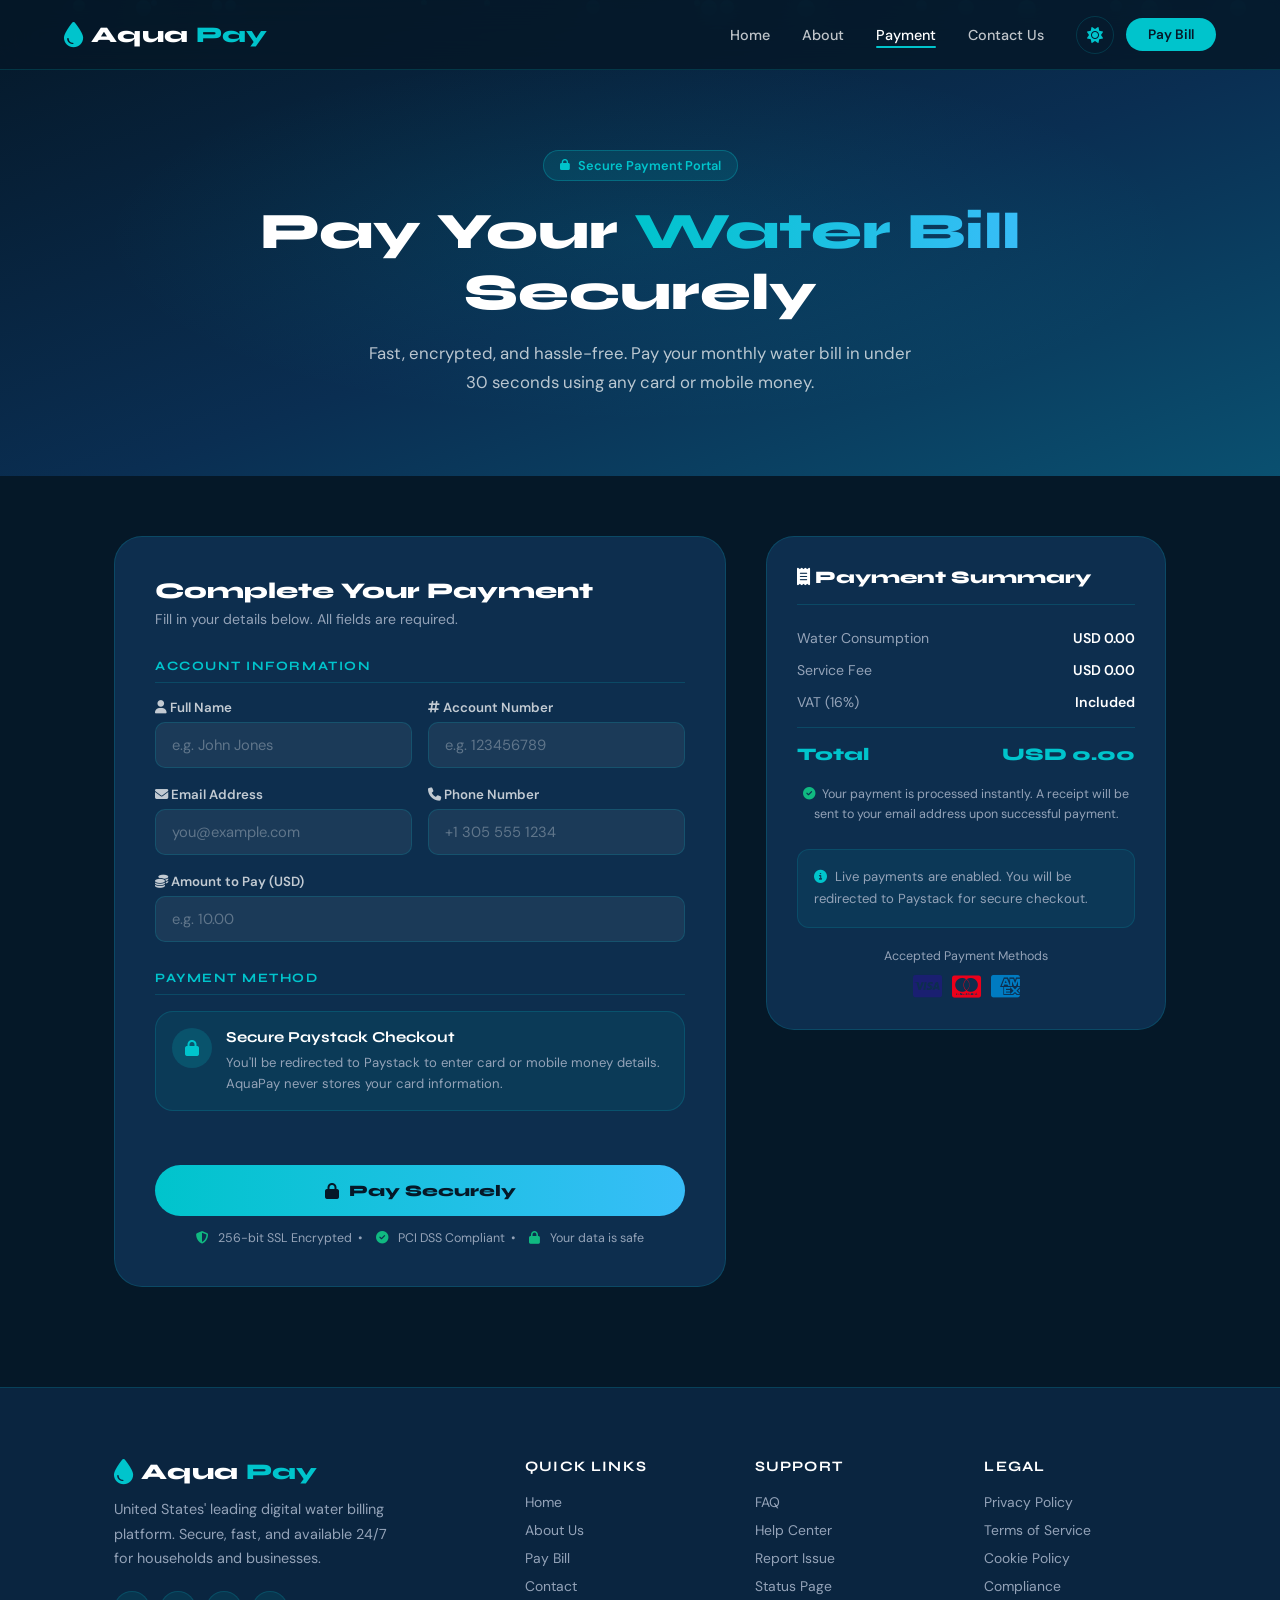
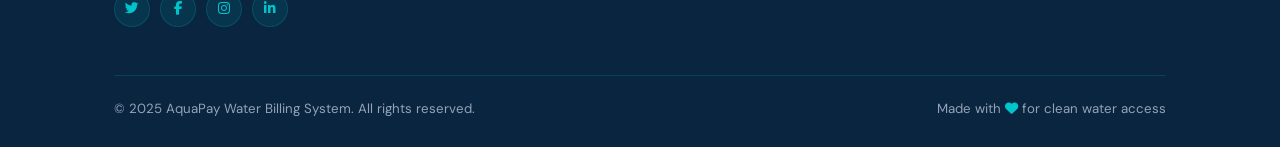
==== commit bddb4b6b: "Update payment page to allow user-defined amounts and remove fixed amount display" ====
--- a/payment.html
+++ b/payment.html
@@ -90,9 +90,8 @@
           </div>
           <div class="form-group">
             <label for="amount"><i class="fas fa-coins"></i> Amount to Pay (USD)</label>
-            <input type="number" id="amount" value="1.00" min="1" step="0.01" readonly />
+            <input type="number" id="amount" placeholder="e.g. 10.00" min="1" step="0.01" />
             <span class="error-msg"></span>
-            <div class="field-note">Fixed amount: USD 1.00</div>
           </div>
 
           <div class="form-section-title">Payment Method</div>
@@ -127,7 +126,7 @@
 
         <div class="summary-row">
           <span>Water Consumption</span>
-          <span id="summaryAmount">USD 1.00</span>
+          <span id="summaryAmount">USD 0.00</span>
         </div>
         <div class="summary-row">
           <span>Service Fee</span>
@@ -140,7 +139,7 @@
         <div class="summary-divider"></div>
         <div class="summary-total">
           <span>Total</span>
-          <span id="summaryTotal">USD 1.00</span>
+          <span id="summaryTotal">USD 0.00</span>
         </div>
 
         <p class="summary-note">
--- a/style.css
+++ b/style.css
@@ -963,10 +963,6 @@
   border-color: var(--clr-aqua);
   background: rgba(0,196,204,.07);
 }
-.form-group input[readonly] {
-  background: rgba(255,255,255,.08);
-  cursor: not-allowed;
-}
 .form-group .error-msg {
   font-size: .78rem;
   color: var(--clr-error);
@@ -976,11 +972,6 @@
 .form-group.invalid input { border-color: var(--clr-error); }
 .form-group.invalid .error-msg { display: block; }
 
-.field-note {
-  margin-top: 6px;
-  font-size: .78rem;
-  color: var(--clr-muted);
-}
 
 .paystack-redirect {
   display: flex;
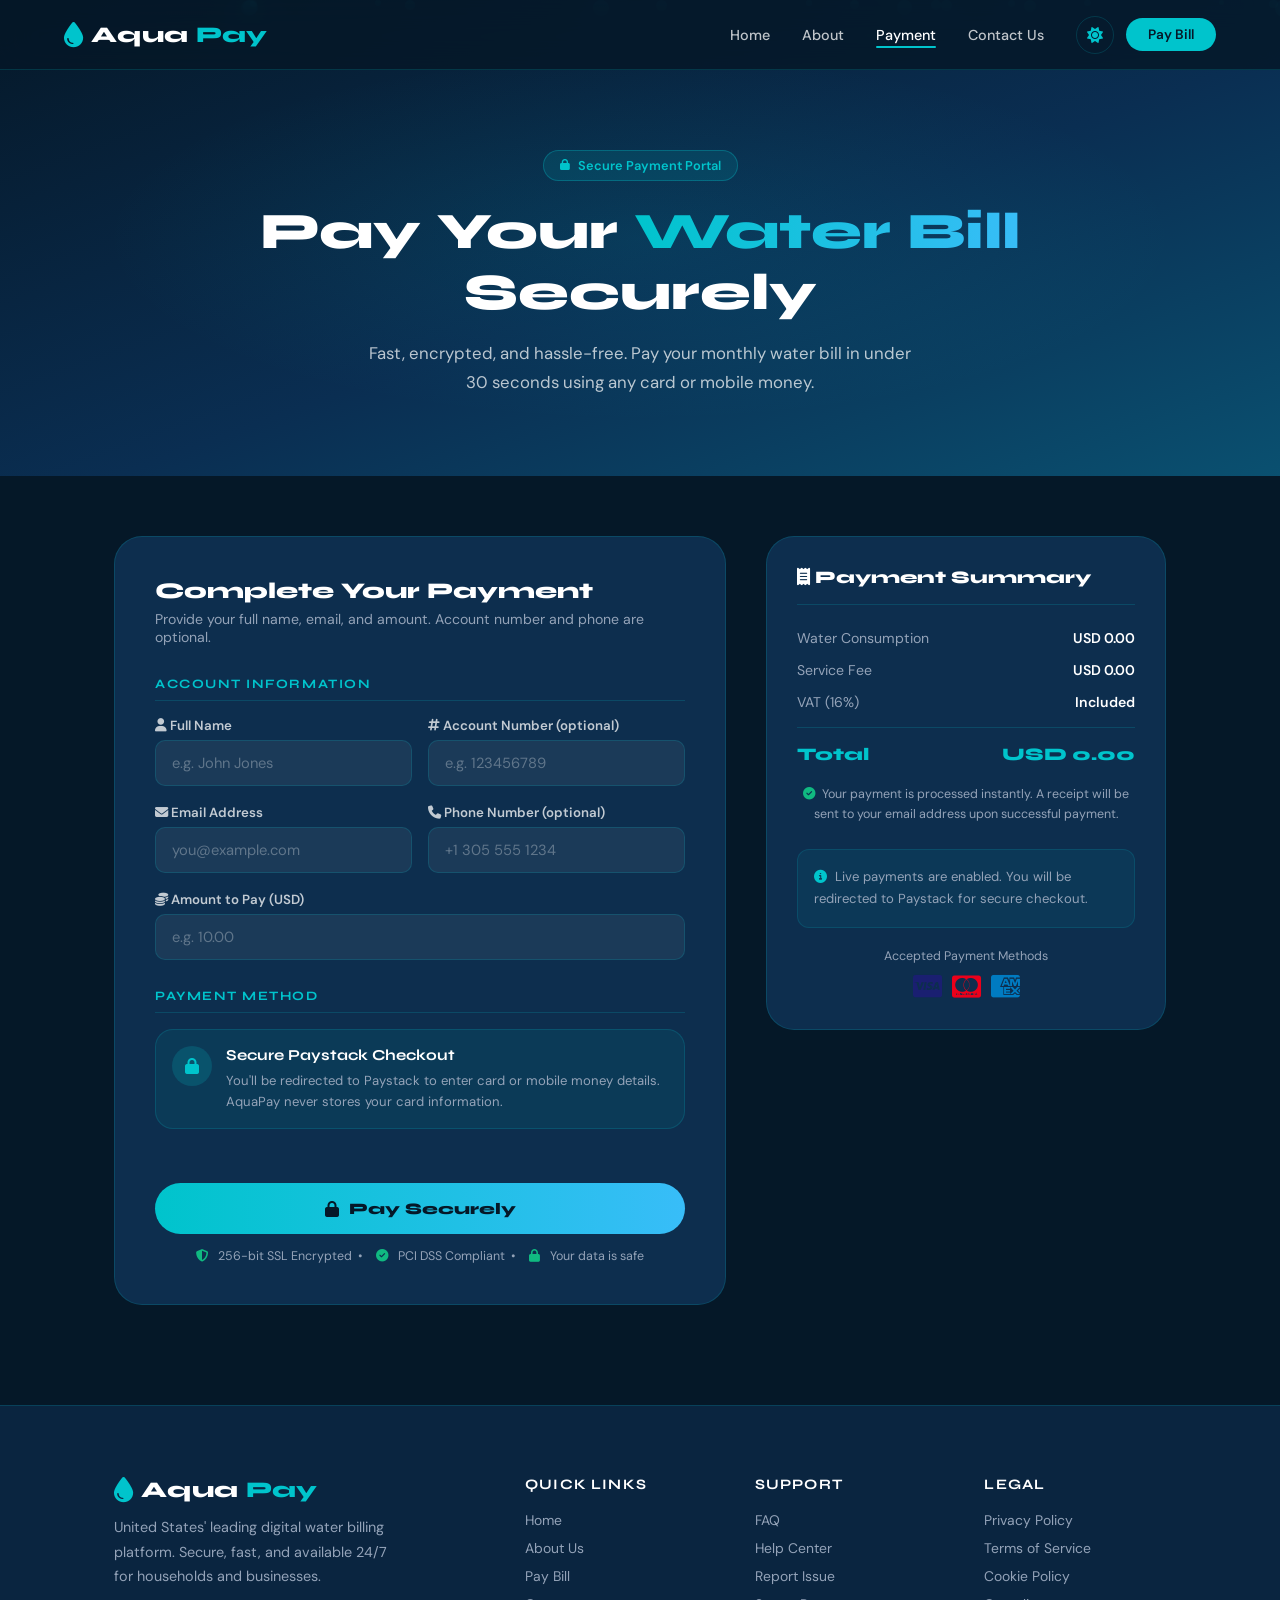
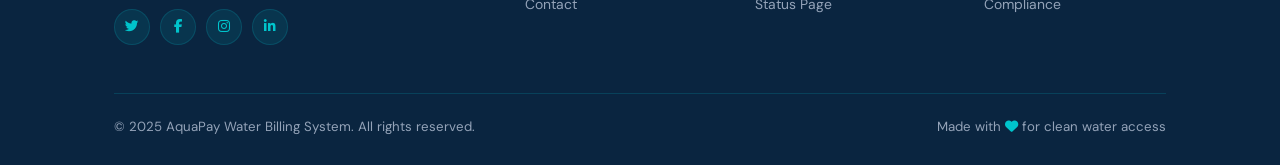
==== commit c143268e: "Update payment form instructions and validation rules for optional fields" ====
--- a/payment.html
+++ b/payment.html
@@ -59,7 +59,7 @@
       <!-- Form -->
       <div class="payment-form-card reveal-left">
         <h2>Complete Your Payment</h2>
-        <p>Fill in your details below. All fields are required.</p>
+        <p>Provide your full name, email, and amount. Account number and phone are optional.</p>
 
         <form id="paymentForm" novalidate>
           <!-- Personal Info -->
@@ -71,7 +71,7 @@
               <span class="error-msg"></span>
             </div>
             <div class="form-group">
-              <label for="accountNo"><i class="fas fa-hashtag"></i> Account Number</label>
+              <label for="accountNo"><i class="fas fa-hashtag"></i> Account Number (optional)</label>
               <input type="text" id="accountNo" placeholder="e.g. 123456789" />
               <span class="error-msg"></span>
             </div>
@@ -83,7 +83,7 @@
               <span class="error-msg"></span>
             </div>
             <div class="form-group">
-              <label for="phone"><i class="fas fa-phone"></i> Phone Number</label>
+              <label for="phone"><i class="fas fa-phone"></i> Phone Number (optional)</label>
               <input type="tel" id="phone" placeholder="+1 305 555 1234" />
               <span class="error-msg"></span>
             </div>
